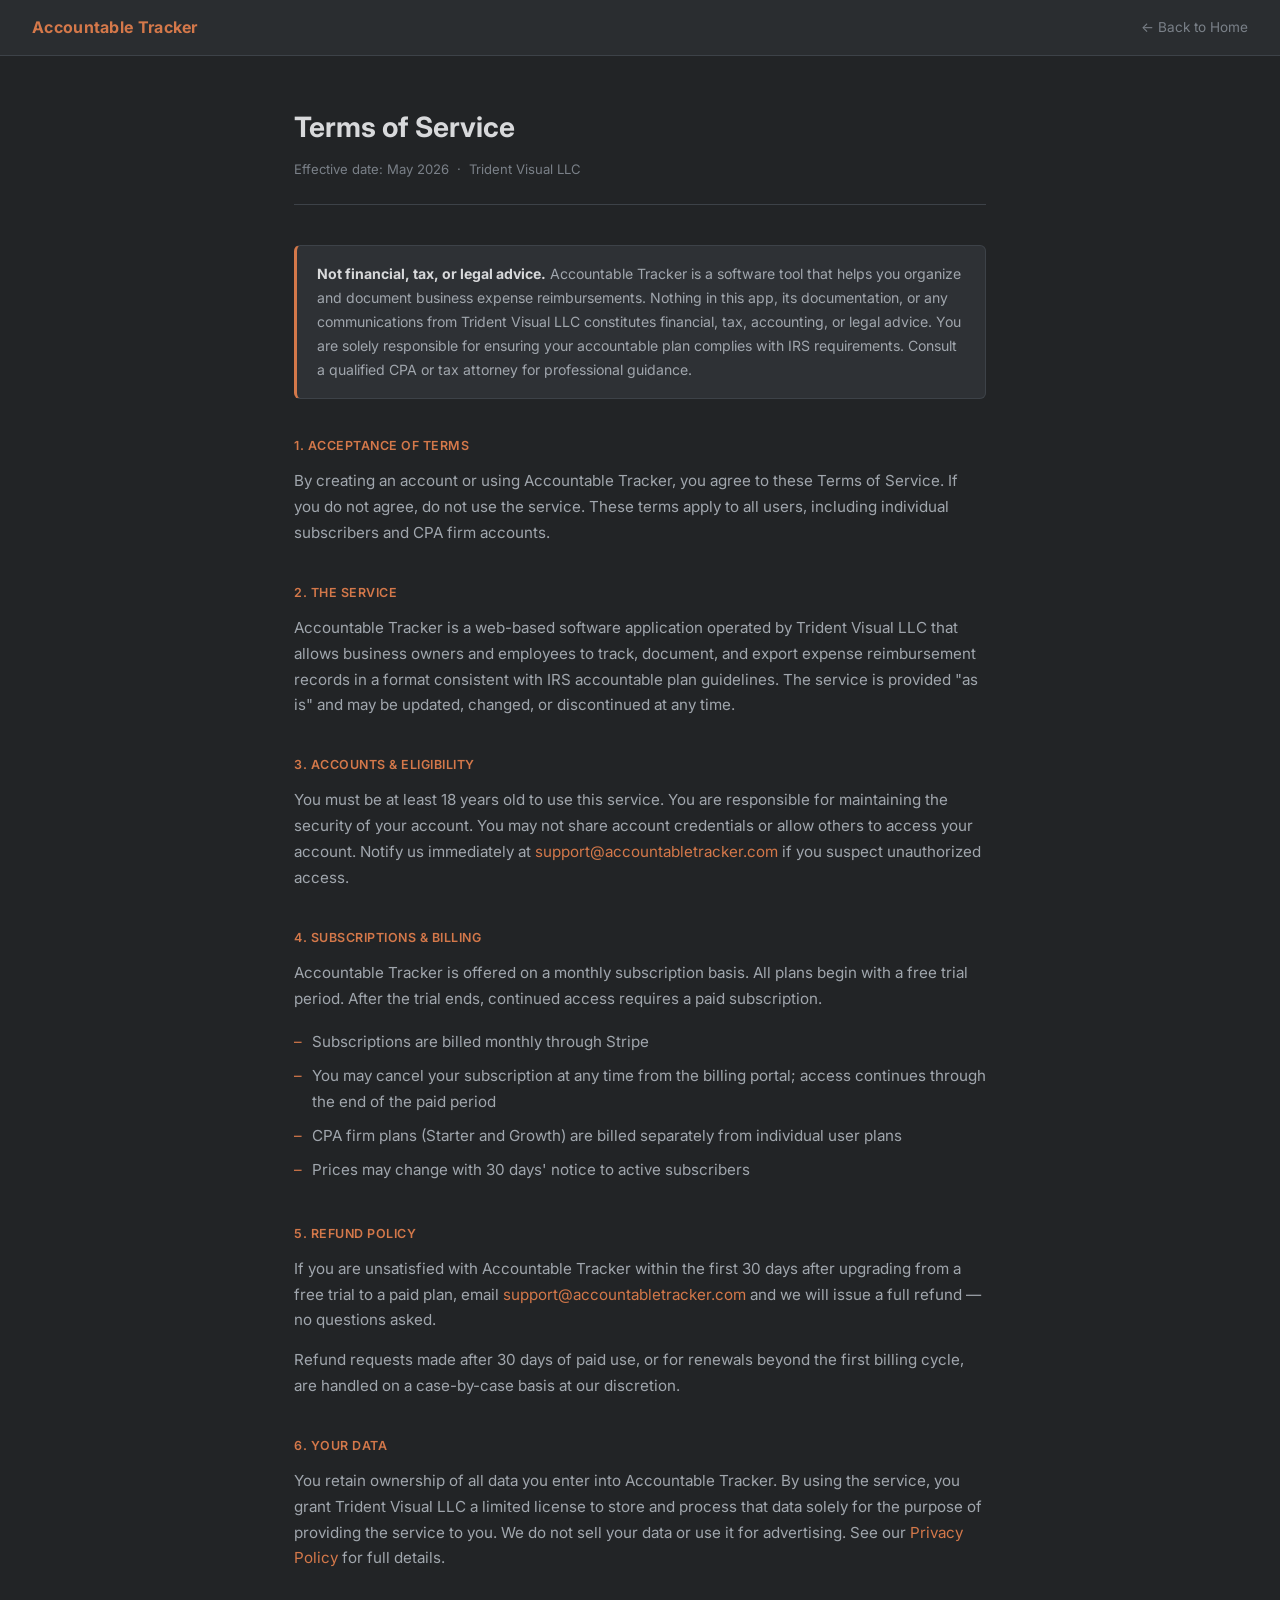
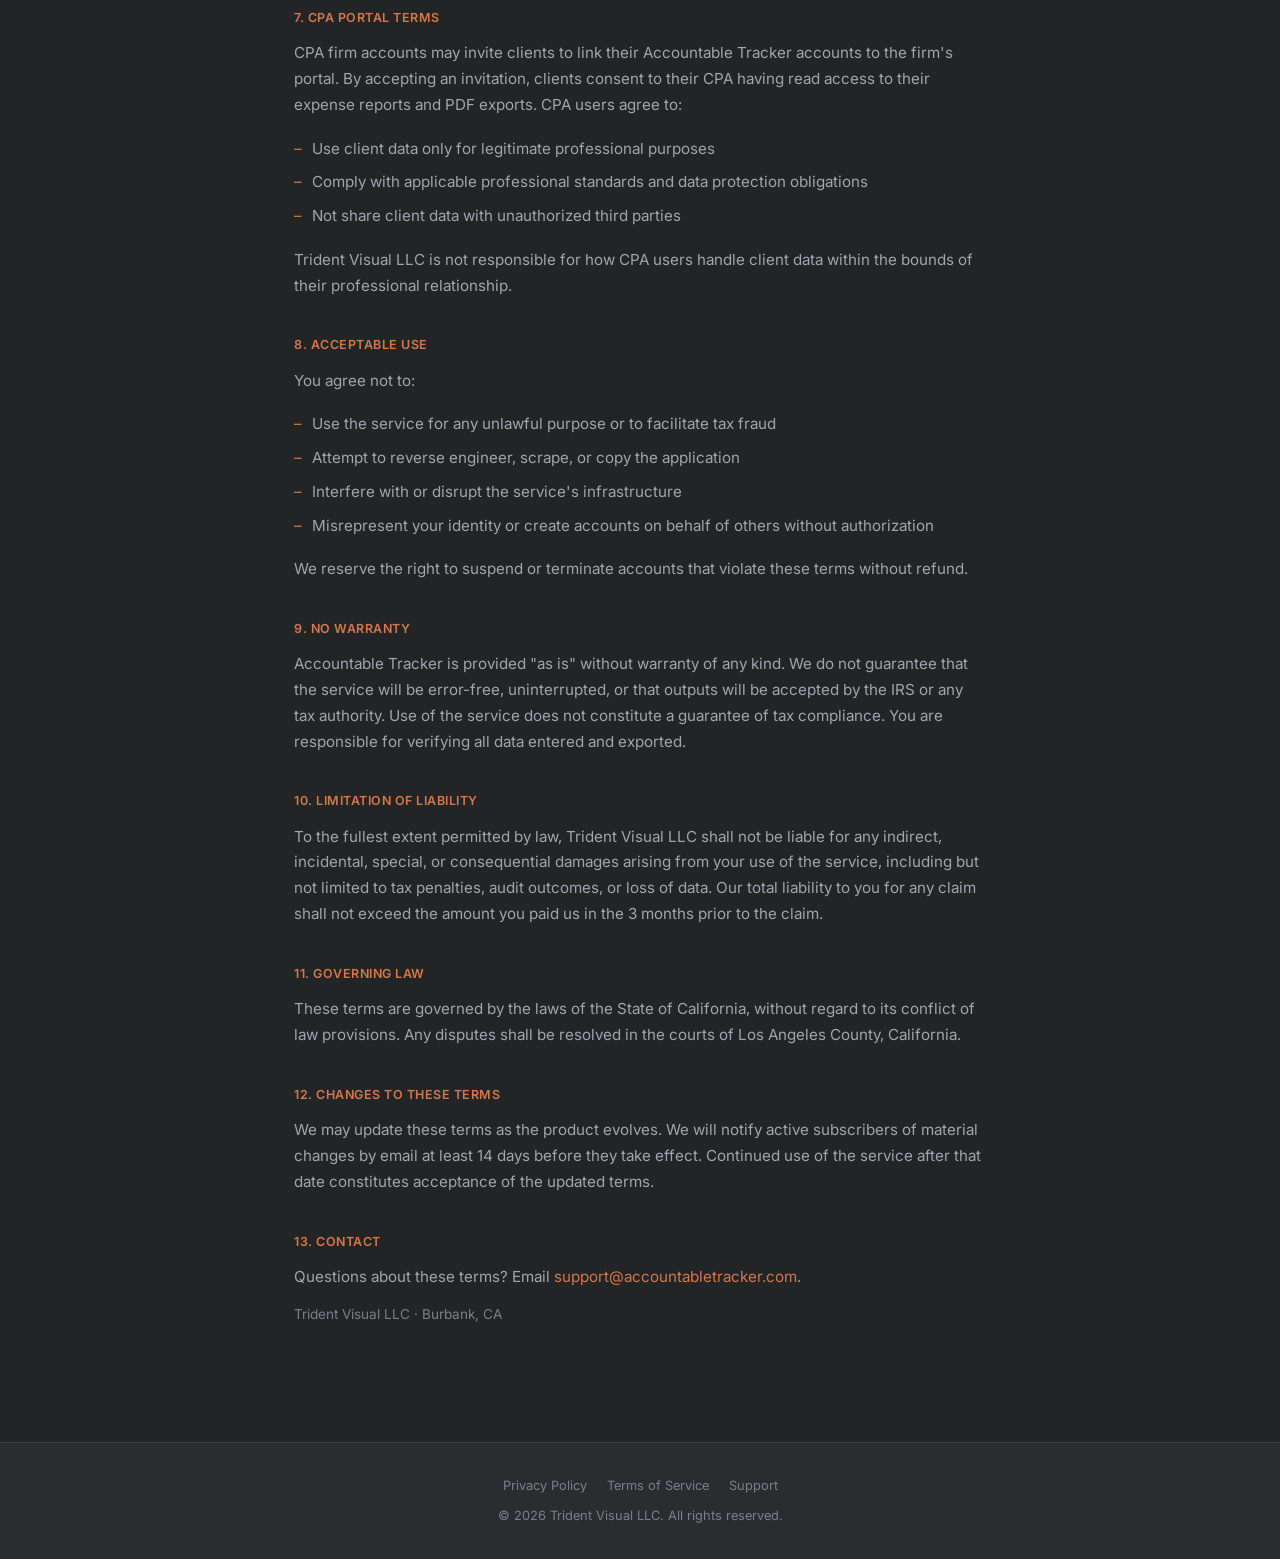
==== terms.html @ a3280e51 "Add files via upload" ====
<!DOCTYPE html>
<html lang="en">
<head>
  <meta charset="UTF-8" />
  <meta name="viewport" content="width=device-width, initial-scale=1.0" />
  <title>Terms of Service — Accountable Tracker</title>
  <link rel="preconnect" href="https://fonts.googleapis.com" />
  <link rel="preconnect" href="https://fonts.gstatic.com" crossorigin />
  <link href="https://fonts.googleapis.com/css2?family=Inter:wght@300;400;500;600;700&display=swap" rel="stylesheet" />
  <style>
    *, *::before, *::after { box-sizing: border-box; margin: 0; padding: 0; }

    :root {
      --bg-primary:   #222426;
      --bg-secondary: #2a2d30;
      --bg-card:      #2e3135;
      --accent:       #d4784a;
      --accent-hover: #bf6a3e;
      --text-primary: #d8d9db;
      --text-muted:   #7a8088;
      --text-label:   #a0a6ad;
      --border:       #3d4248;
    }

    body {
      font-family: 'Inter', -apple-system, BlinkMacSystemFont, 'Helvetica Neue', Arial, sans-serif;
      background: var(--bg-primary);
      color: var(--text-primary);
      font-size: 0.95rem;
      line-height: 1.7;
      -webkit-font-smoothing: antialiased;
    }

    nav {
      background: var(--bg-secondary);
      border-bottom: 1px solid var(--border);
      padding: 0 2rem;
      height: 56px;
      display: flex;
      align-items: center;
      justify-content: space-between;
      position: sticky;
      top: 0;
      z-index: 100;
    }
    .nav-brand {
      font-weight: 700;
      font-size: 1rem;
      color: var(--accent);
      text-decoration: none;
      letter-spacing: 0.3px;
    }
    .nav-back {
      font-size: 0.85rem;
      color: var(--text-muted);
      text-decoration: none;
      transition: color 0.15s;
    }
    .nav-back:hover { color: var(--accent); }

    .page-wrap {
      max-width: 740px;
      margin: 0 auto;
      padding: 3rem 1.5rem 5rem;
    }

    .page-header {
      margin-bottom: 2.5rem;
      padding-bottom: 1.5rem;
      border-bottom: 1px solid var(--border);
    }
    .page-header h1 {
      font-size: 1.75rem;
      font-weight: 700;
      color: var(--text-primary);
      margin-bottom: 0.4rem;
    }
    .page-header .effective {
      font-size: 0.82rem;
      color: var(--text-muted);
    }

    section { margin-bottom: 2.25rem; }

    h2 {
      font-size: 0.78rem;
      font-weight: 600;
      color: var(--accent);
      margin-bottom: 0.75rem;
      text-transform: uppercase;
      letter-spacing: 0.5px;
    }
    p {
      color: var(--text-label);
      margin-bottom: 0.85rem;
    }
    p:last-child { margin-bottom: 0; }
    ul {
      list-style: none;
      padding: 0;
      margin-bottom: 0.85rem;
    }
    ul li {
      color: var(--text-label);
      padding: 0.25rem 0 0.25rem 1.1rem;
      position: relative;
    }
    ul li::before {
      content: '–';
      position: absolute;
      left: 0;
      color: var(--accent);
    }
    a { color: var(--accent); text-decoration: none; }
    a:hover { text-decoration: underline; }

    .disclaimer-box {
      background: var(--bg-card);
      border: 1px solid var(--border);
      border-left: 3px solid var(--accent);
      border-radius: 6px;
      padding: 1rem 1.25rem;
      margin-bottom: 2.25rem;
    }
    .disclaimer-box p { margin: 0; font-size: 0.88rem; }

    footer {
      background: var(--bg-secondary);
      border-top: 1px solid var(--border);
      padding: 2rem 1.5rem;
      text-align: center;
      font-size: 0.8rem;
      color: var(--text-muted);
    }
    footer a { color: var(--text-muted); margin: 0 0.5rem; }
    footer a:hover { color: var(--accent); }
    .footer-links { margin-bottom: 0.5rem; }
  </style>
</head>
<body>

<nav>
  <a class="nav-brand" href="/">Accountable Tracker</a>
  <a class="nav-back" href="/">← Back to Home</a>
</nav>

<div class="page-wrap">

  <div class="page-header">
    <h1>Terms of Service</h1>
    <div class="effective">Effective date: May 2026 &nbsp;·&nbsp; Trident Visual LLC</div>
  </div>

  <div class="disclaimer-box">
    <p><strong style="color: var(--text-primary);">Not financial, tax, or legal advice.</strong> Accountable Tracker is a software tool that helps you organize and document business expense reimbursements. Nothing in this app, its documentation, or any communications from Trident Visual LLC constitutes financial, tax, accounting, or legal advice. You are solely responsible for ensuring your accountable plan complies with IRS requirements. Consult a qualified CPA or tax attorney for professional guidance.</p>
  </div>

  <section>
    <h2>1. Acceptance of Terms</h2>
    <p>By creating an account or using Accountable Tracker, you agree to these Terms of Service. If you do not agree, do not use the service. These terms apply to all users, including individual subscribers and CPA firm accounts.</p>
  </section>

  <section>
    <h2>2. The Service</h2>
    <p>Accountable Tracker is a web-based software application operated by Trident Visual LLC that allows business owners and employees to track, document, and export expense reimbursement records in a format consistent with IRS accountable plan guidelines. The service is provided "as is" and may be updated, changed, or discontinued at any time.</p>
  </section>

  <section>
    <h2>3. Accounts & Eligibility</h2>
    <p>You must be at least 18 years old to use this service. You are responsible for maintaining the security of your account. You may not share account credentials or allow others to access your account. Notify us immediately at <a href="mailto:support@accountabletracker.com">support@accountabletracker.com</a> if you suspect unauthorized access.</p>
  </section>

  <section>
    <h2>4. Subscriptions & Billing</h2>
    <p>Accountable Tracker is offered on a monthly subscription basis. All plans begin with a free trial period. After the trial ends, continued access requires a paid subscription.</p>
    <ul>
      <li>Subscriptions are billed monthly through Stripe</li>
      <li>You may cancel your subscription at any time from the billing portal; access continues through the end of the paid period</li>
      <li>CPA firm plans (Starter and Growth) are billed separately from individual user plans</li>
      <li>Prices may change with 30 days' notice to active subscribers</li>
    </ul>
  </section>

  <section>
    <h2>5. Refund Policy</h2>
    <p>If you are unsatisfied with Accountable Tracker within the first 30 days after upgrading from a free trial to a paid plan, email <a href="mailto:support@accountabletracker.com">support@accountabletracker.com</a> and we will issue a full refund — no questions asked.</p>
    <p>Refund requests made after 30 days of paid use, or for renewals beyond the first billing cycle, are handled on a case-by-case basis at our discretion.</p>
  </section>

  <section>
    <h2>6. Your Data</h2>
    <p>You retain ownership of all data you enter into Accountable Tracker. By using the service, you grant Trident Visual LLC a limited license to store and process that data solely for the purpose of providing the service to you. We do not sell your data or use it for advertising. See our <a href="/privacy.html">Privacy Policy</a> for full details.</p>
  </section>

  <section>
    <h2>7. CPA Portal Terms</h2>
    <p>CPA firm accounts may invite clients to link their Accountable Tracker accounts to the firm's portal. By accepting an invitation, clients consent to their CPA having read access to their expense reports and PDF exports. CPA users agree to:</p>
    <ul>
      <li>Use client data only for legitimate professional purposes</li>
      <li>Comply with applicable professional standards and data protection obligations</li>
      <li>Not share client data with unauthorized third parties</li>
    </ul>
    <p>Trident Visual LLC is not responsible for how CPA users handle client data within the bounds of their professional relationship.</p>
  </section>

  <section>
    <h2>8. Acceptable Use</h2>
    <p>You agree not to:</p>
    <ul>
      <li>Use the service for any unlawful purpose or to facilitate tax fraud</li>
      <li>Attempt to reverse engineer, scrape, or copy the application</li>
      <li>Interfere with or disrupt the service's infrastructure</li>
      <li>Misrepresent your identity or create accounts on behalf of others without authorization</li>
    </ul>
    <p>We reserve the right to suspend or terminate accounts that violate these terms without refund.</p>
  </section>

  <section>
    <h2>9. No Warranty</h2>
    <p>Accountable Tracker is provided "as is" without warranty of any kind. We do not guarantee that the service will be error-free, uninterrupted, or that outputs will be accepted by the IRS or any tax authority. Use of the service does not constitute a guarantee of tax compliance. You are responsible for verifying all data entered and exported.</p>
  </section>

  <section>
    <h2>10. Limitation of Liability</h2>
    <p>To the fullest extent permitted by law, Trident Visual LLC shall not be liable for any indirect, incidental, special, or consequential damages arising from your use of the service, including but not limited to tax penalties, audit outcomes, or loss of data. Our total liability to you for any claim shall not exceed the amount you paid us in the 3 months prior to the claim.</p>
  </section>

  <section>
    <h2>11. Governing Law</h2>
    <p>These terms are governed by the laws of the State of California, without regard to its conflict of law provisions. Any disputes shall be resolved in the courts of Los Angeles County, California.</p>
  </section>

  <section>
    <h2>12. Changes to These Terms</h2>
    <p>We may update these terms as the product evolves. We will notify active subscribers of material changes by email at least 14 days before they take effect. Continued use of the service after that date constitutes acceptance of the updated terms.</p>
  </section>

  <section>
    <h2>13. Contact</h2>
    <p>Questions about these terms? Email <a href="mailto:support@accountabletracker.com">support@accountabletracker.com</a>.</p>
    <p style="color: var(--text-muted); font-size: 0.85rem;">Trident Visual LLC · Burbank, CA</p>
  </section>

</div>

<footer>
  <div class="footer-links">
    <a href="/privacy.html">Privacy Policy</a>
    <a href="/terms.html">Terms of Service</a>
    <a href="mailto:support@accountabletracker.com">Support</a>
  </div>
  <div>© 2026 Trident Visual LLC. All rights reserved.</div>
</footer>

</body>
</html>
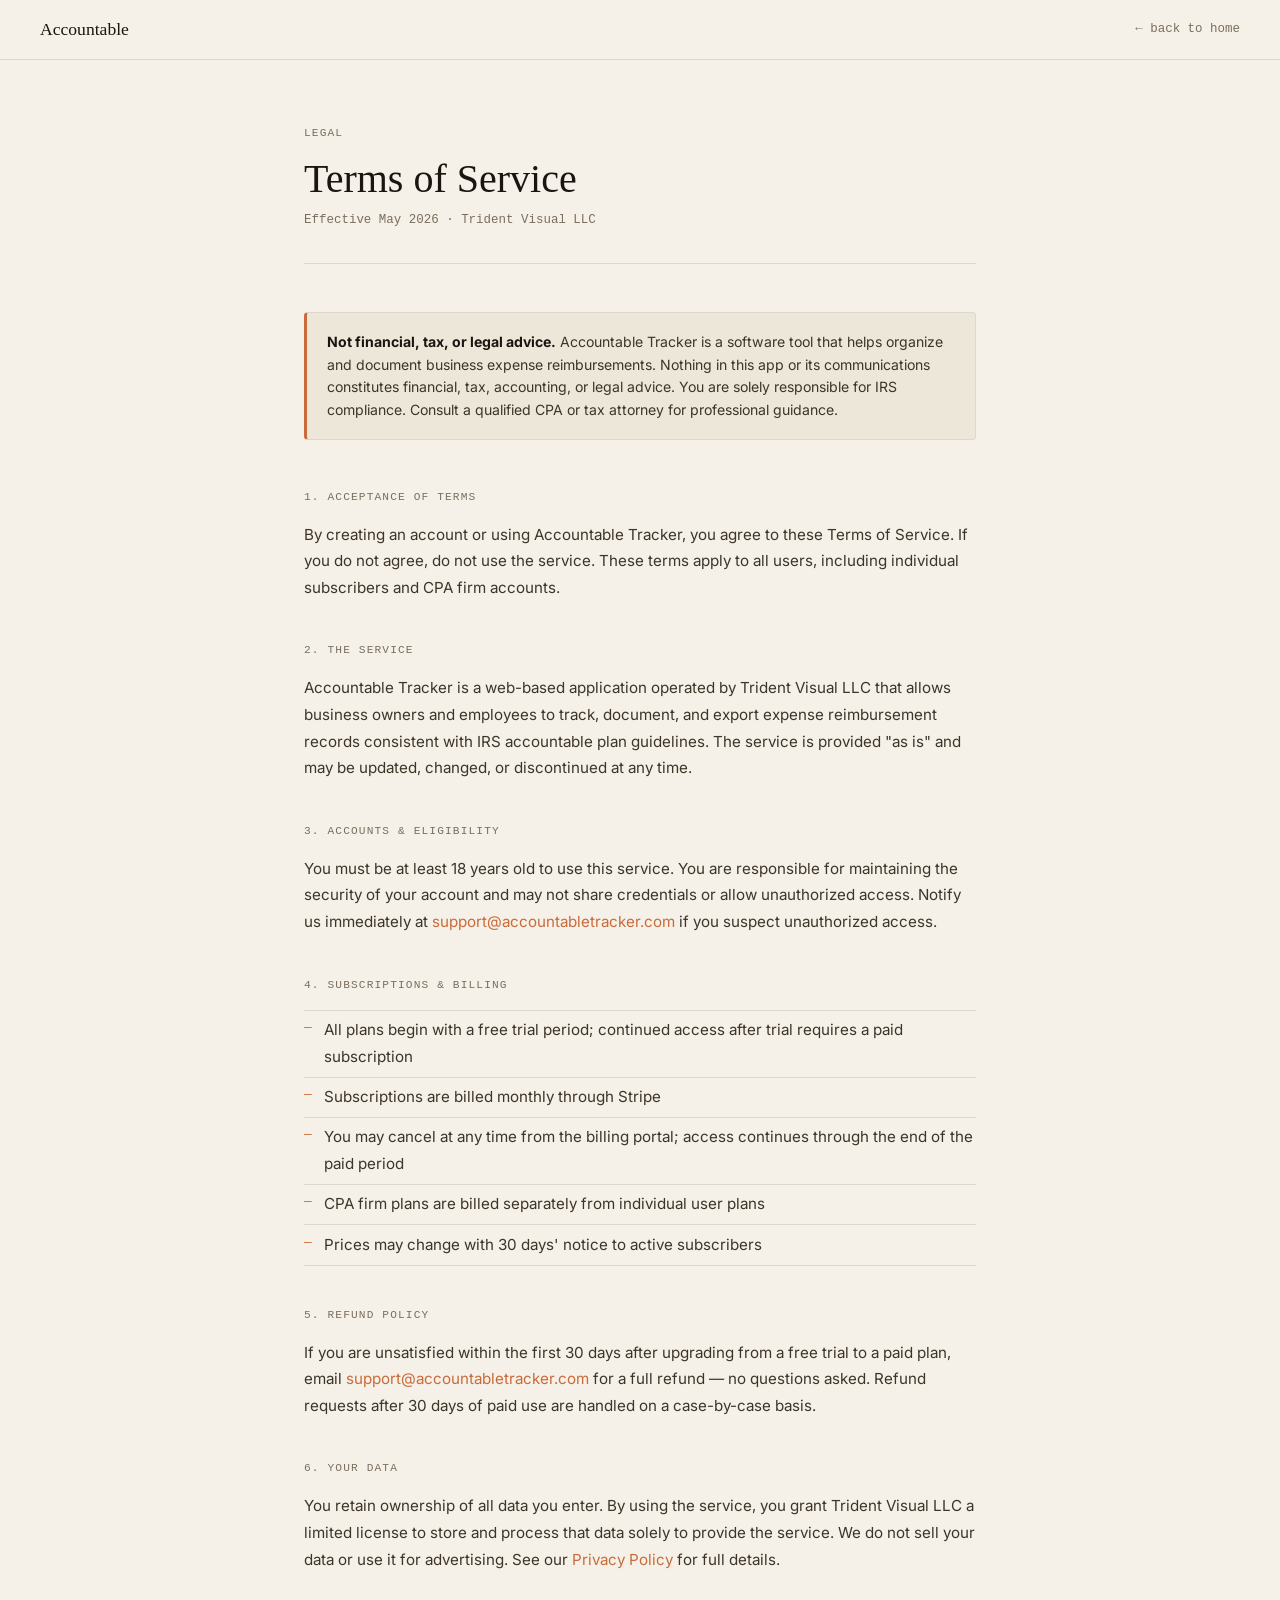
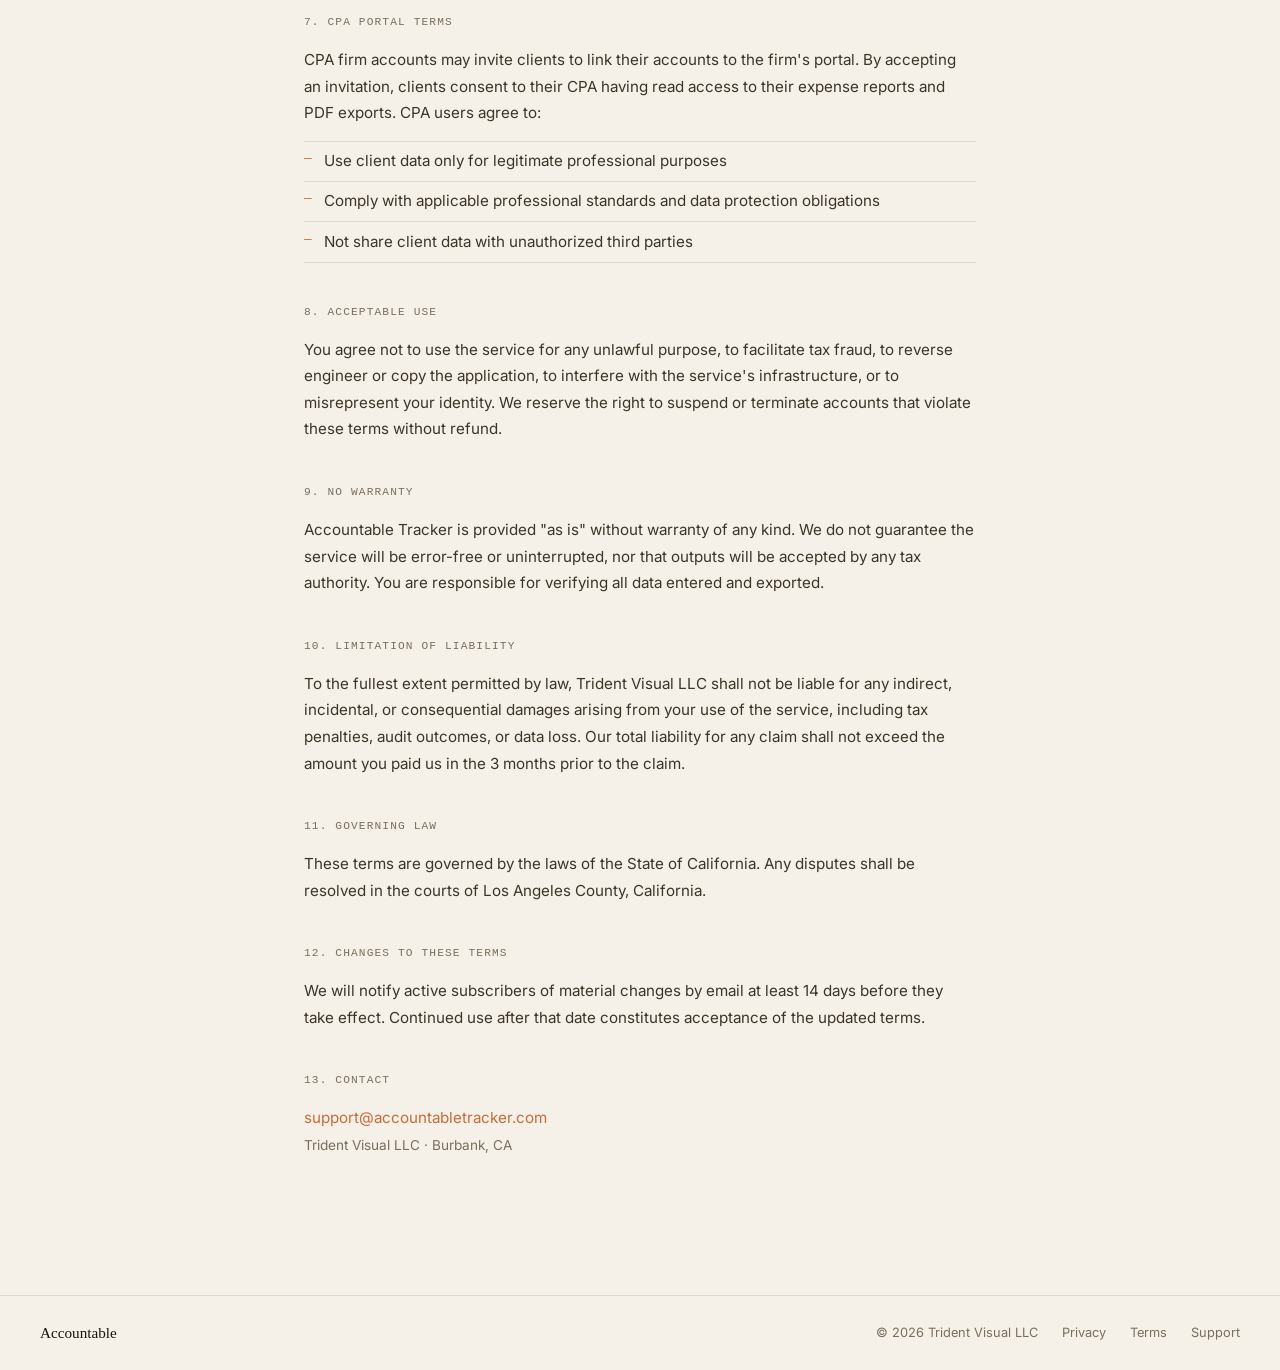
==== commit e148bd65: "Add files via upload" ====
--- a/terms.html
+++ b/terms.html
@@ -4,38 +4,38 @@
   <meta charset="UTF-8" />
   <meta name="viewport" content="width=device-width, initial-scale=1.0" />
   <title>Terms of Service — Accountable Tracker</title>
+  <meta name="description" content="Terms of Service for Accountable Tracker, a product of Trident Visual LLC." />
+  <link rel="icon" type="image/png" href="assets/logo-mark-black.png" />
   <link rel="preconnect" href="https://fonts.googleapis.com" />
   <link rel="preconnect" href="https://fonts.gstatic.com" crossorigin />
-  <link href="https://fonts.googleapis.com/css2?family=Inter:wght@300;400;500;600;700&display=swap" rel="stylesheet" />
+  <link href="https://fonts.googleapis.com/css2?family=Fraunces:ital,opsz,wght@0,9..144,400;0,9..144,500;1,9..144,400&family=Inter:wght@400;500;600&family=JetBrains+Mono:wght@400;500&display=swap" rel="stylesheet" />
   <style>
     *, *::before, *::after { box-sizing: border-box; margin: 0; padding: 0; }
 
     :root {
-      --bg-primary:   #222426;
-      --bg-secondary: #2a2d30;
-      --bg-card:      #2e3135;
-      --accent:       #d4784a;
-      --accent-hover: #bf6a3e;
-      --text-primary: #d8d9db;
-      --text-muted:   #7a8088;
-      --text-label:   #a0a6ad;
-      --border:       #3d4248;
+      --cream:      #f5f0e8;
+      --cream-dark: #ede7d9;
+      --ink:        #1a1510;
+      --ink-mid:    #3d3528;
+      --ink-muted:  #7a6f5e;
+      --accent:     #c96b3a;
+      --border:     #ddd7cc;
     }
 
     body {
-      font-family: 'Inter', -apple-system, BlinkMacSystemFont, 'Helvetica Neue', Arial, sans-serif;
-      background: var(--bg-primary);
-      color: var(--text-primary);
+      font-family: 'Inter', -apple-system, sans-serif;
+      background: var(--cream);
+      color: var(--ink);
       font-size: 0.95rem;
-      line-height: 1.7;
+      line-height: 1.75;
       -webkit-font-smoothing: antialiased;
     }
 
     nav {
-      background: var(--bg-secondary);
+      background: var(--cream);
       border-bottom: 1px solid var(--border);
-      padding: 0 2rem;
-      height: 56px;
+      padding: 0 2.5rem;
+      height: 60px;
       display: flex;
       align-items: center;
       justify-content: space-between;
@@ -44,115 +44,149 @@
       z-index: 100;
     }
     .nav-brand {
-      font-weight: 700;
-      font-size: 1rem;
-      color: var(--accent);
+      font-family: 'Fraunces', Georgia, serif;
+      font-weight: 500;
+      font-size: 1.1rem;
+      color: var(--ink);
       text-decoration: none;
-      letter-spacing: 0.3px;
     }
     .nav-back {
-      font-size: 0.85rem;
-      color: var(--text-muted);
+      font-family: 'JetBrains Mono', monospace;
+      font-size: 0.78rem;
+      color: var(--ink-muted);
       text-decoration: none;
       transition: color 0.15s;
     }
     .nav-back:hover { color: var(--accent); }
 
     .page-wrap {
-      max-width: 740px;
+      max-width: 720px;
       margin: 0 auto;
-      padding: 3rem 1.5rem 5rem;
+      padding: 4rem 1.5rem 6rem;
     }
 
     .page-header {
-      margin-bottom: 2.5rem;
-      padding-bottom: 1.5rem;
+      margin-bottom: 3rem;
+      padding-bottom: 2rem;
       border-bottom: 1px solid var(--border);
     }
-    .page-header h1 {
-      font-size: 1.75rem;
-      font-weight: 700;
-      color: var(--text-primary);
-      margin-bottom: 0.4rem;
-    }
-    .page-header .effective {
-      font-size: 0.82rem;
-      color: var(--text-muted);
-    }
-
-    section { margin-bottom: 2.25rem; }
+    .eyebrow {
+      font-family: 'JetBrains Mono', monospace;
+      font-size: 0.7rem;
+      letter-spacing: 0.1em;
+      text-transform: uppercase;
+      color: var(--ink-muted);
+      margin-bottom: 0.75rem;
+    }
+    h1 {
+      font-family: 'Fraunces', Georgia, serif;
+      font-size: 2.5rem;
+      font-weight: 400;
+      line-height: 1.15;
+      color: var(--ink);
+      margin-bottom: 0.5rem;
+    }
+    .effective {
+      font-family: 'JetBrains Mono', monospace;
+      font-size: 0.78rem;
+      color: var(--ink-muted);
+    }
+
+    .disclaimer-box {
+      background: var(--cream-dark);
+      border: 1px solid var(--border);
+      border-left: 3px solid var(--accent);
+      border-radius: 4px;
+      padding: 1.1rem 1.25rem;
+      margin-bottom: 3rem;
+      font-size: 0.88rem;
+      color: var(--ink-mid);
+      line-height: 1.6;
+    }
+    .disclaimer-box strong { color: var(--ink); }
+
+    section { margin-bottom: 2.5rem; }
 
     h2 {
-      font-size: 0.78rem;
-      font-weight: 600;
-      color: var(--accent);
-      margin-bottom: 0.75rem;
+      font-family: 'JetBrains Mono', monospace;
+      font-size: 0.7rem;
+      font-weight: 500;
+      color: var(--ink-muted);
       text-transform: uppercase;
-      letter-spacing: 0.5px;
-    }
-    p {
-      color: var(--text-label);
-      margin-bottom: 0.85rem;
-    }
+      letter-spacing: 0.1em;
+      margin-bottom: 0.9rem;
+    }
+    p { color: var(--ink-mid); margin-bottom: 0.85rem; }
     p:last-child { margin-bottom: 0; }
-    ul {
-      list-style: none;
-      padding: 0;
-      margin-bottom: 0.85rem;
-    }
+
+    ul { list-style: none; padding: 0; margin-bottom: 0.85rem; }
     ul li {
-      color: var(--text-label);
-      padding: 0.25rem 0 0.25rem 1.1rem;
+      color: var(--ink-mid);
+      padding: 0.4rem 0 0.4rem 1.25rem;
       position: relative;
-    }
+      border-bottom: 1px solid var(--border);
+    }
+    ul li:first-child { border-top: 1px solid var(--border); }
     ul li::before {
-      content: '–';
+      content: '—';
       position: absolute;
       left: 0;
       color: var(--accent);
-    }
+      font-size: 0.8rem;
+      font-family: 'JetBrains Mono', monospace;
+    }
+    ul li strong { color: var(--ink); }
+
     a { color: var(--accent); text-decoration: none; }
     a:hover { text-decoration: underline; }
 
-    .disclaimer-box {
-      background: var(--bg-card);
-      border: 1px solid var(--border);
-      border-left: 3px solid var(--accent);
-      border-radius: 6px;
-      padding: 1rem 1.25rem;
-      margin-bottom: 2.25rem;
-    }
-    .disclaimer-box p { margin: 0; font-size: 0.88rem; }
-
     footer {
-      background: var(--bg-secondary);
+      background: var(--cream);
       border-top: 1px solid var(--border);
-      padding: 2rem 1.5rem;
-      text-align: center;
+      padding: 1.5rem 2.5rem;
+      display: flex;
+      align-items: center;
+      justify-content: space-between;
+      flex-wrap: wrap;
+      gap: 0.75rem;
       font-size: 0.8rem;
-      color: var(--text-muted);
-    }
-    footer a { color: var(--text-muted); margin: 0 0.5rem; }
-    footer a:hover { color: var(--accent); }
-    .footer-links { margin-bottom: 0.5rem; }
+      color: var(--ink-muted);
+    }
+    .footer-brand {
+      font-family: 'Fraunces', Georgia, serif;
+      font-size: 0.95rem;
+      color: var(--ink);
+      text-decoration: none;
+    }
+    .footer-links { display: flex; gap: 1.5rem; align-items: center; }
+    .footer-links a { color: var(--ink-muted); text-decoration: none; }
+    .footer-links a:hover { color: var(--accent); }
+
+    @media (max-width: 600px) {
+      nav { padding: 0 1.25rem; }
+      .page-wrap { padding: 2.5rem 1.25rem 4rem; }
+      h1 { font-size: 1.9rem; }
+      footer { padding: 1.25rem; flex-direction: column; align-items: flex-start; }
+    }
   </style>
 </head>
 <body>
 
 <nav>
-  <a class="nav-brand" href="/">Accountable Tracker</a>
-  <a class="nav-back" href="/">← Back to Home</a>
+  <a class="nav-brand" href="/">Accountable</a>
+  <a class="nav-back" href="/">← back to home</a>
 </nav>
 
 <div class="page-wrap">
 
   <div class="page-header">
+    <div class="eyebrow">Legal</div>
     <h1>Terms of Service</h1>
-    <div class="effective">Effective date: May 2026 &nbsp;·&nbsp; Trident Visual LLC</div>
+    <div class="effective">Effective May 2026 · Trident Visual LLC</div>
   </div>
 
   <div class="disclaimer-box">
-    <p><strong style="color: var(--text-primary);">Not financial, tax, or legal advice.</strong> Accountable Tracker is a software tool that helps you organize and document business expense reimbursements. Nothing in this app, its documentation, or any communications from Trident Visual LLC constitutes financial, tax, accounting, or legal advice. You are solely responsible for ensuring your accountable plan complies with IRS requirements. Consult a qualified CPA or tax attorney for professional guidance.</p>
+    <strong>Not financial, tax, or legal advice.</strong> Accountable Tracker is a software tool that helps organize and document business expense reimbursements. Nothing in this app or its communications constitutes financial, tax, accounting, or legal advice. You are solely responsible for IRS compliance. Consult a qualified CPA or tax attorney for professional guidance.
   </div>
 
   <section>
@@ -162,94 +196,86 @@
 
   <section>
     <h2>2. The Service</h2>
-    <p>Accountable Tracker is a web-based software application operated by Trident Visual LLC that allows business owners and employees to track, document, and export expense reimbursement records in a format consistent with IRS accountable plan guidelines. The service is provided "as is" and may be updated, changed, or discontinued at any time.</p>
+    <p>Accountable Tracker is a web-based application operated by Trident Visual LLC that allows business owners and employees to track, document, and export expense reimbursement records consistent with IRS accountable plan guidelines. The service is provided "as is" and may be updated, changed, or discontinued at any time.</p>
   </section>
 
   <section>
     <h2>3. Accounts & Eligibility</h2>
-    <p>You must be at least 18 years old to use this service. You are responsible for maintaining the security of your account. You may not share account credentials or allow others to access your account. Notify us immediately at <a href="mailto:support@accountabletracker.com">support@accountabletracker.com</a> if you suspect unauthorized access.</p>
+    <p>You must be at least 18 years old to use this service. You are responsible for maintaining the security of your account and may not share credentials or allow unauthorized access. Notify us immediately at <a href="mailto:support@accountabletracker.com">support@accountabletracker.com</a> if you suspect unauthorized access.</p>
   </section>
 
   <section>
     <h2>4. Subscriptions & Billing</h2>
-    <p>Accountable Tracker is offered on a monthly subscription basis. All plans begin with a free trial period. After the trial ends, continued access requires a paid subscription.</p>
     <ul>
+      <li>All plans begin with a free trial period; continued access after trial requires a paid subscription</li>
       <li>Subscriptions are billed monthly through Stripe</li>
-      <li>You may cancel your subscription at any time from the billing portal; access continues through the end of the paid period</li>
-      <li>CPA firm plans (Starter and Growth) are billed separately from individual user plans</li>
+      <li>You may cancel at any time from the billing portal; access continues through the end of the paid period</li>
+      <li>CPA firm plans are billed separately from individual user plans</li>
       <li>Prices may change with 30 days' notice to active subscribers</li>
     </ul>
   </section>
 
   <section>
     <h2>5. Refund Policy</h2>
-    <p>If you are unsatisfied with Accountable Tracker within the first 30 days after upgrading from a free trial to a paid plan, email <a href="mailto:support@accountabletracker.com">support@accountabletracker.com</a> and we will issue a full refund — no questions asked.</p>
-    <p>Refund requests made after 30 days of paid use, or for renewals beyond the first billing cycle, are handled on a case-by-case basis at our discretion.</p>
+    <p>If you are unsatisfied within the first 30 days after upgrading from a free trial to a paid plan, email <a href="mailto:support@accountabletracker.com">support@accountabletracker.com</a> for a full refund — no questions asked. Refund requests after 30 days of paid use are handled on a case-by-case basis.</p>
   </section>
 
   <section>
     <h2>6. Your Data</h2>
-    <p>You retain ownership of all data you enter into Accountable Tracker. By using the service, you grant Trident Visual LLC a limited license to store and process that data solely for the purpose of providing the service to you. We do not sell your data or use it for advertising. See our <a href="/privacy.html">Privacy Policy</a> for full details.</p>
+    <p>You retain ownership of all data you enter. By using the service, you grant Trident Visual LLC a limited license to store and process that data solely to provide the service. We do not sell your data or use it for advertising. See our <a href="/privacy.html">Privacy Policy</a> for full details.</p>
   </section>
 
   <section>
     <h2>7. CPA Portal Terms</h2>
-    <p>CPA firm accounts may invite clients to link their Accountable Tracker accounts to the firm's portal. By accepting an invitation, clients consent to their CPA having read access to their expense reports and PDF exports. CPA users agree to:</p>
+    <p>CPA firm accounts may invite clients to link their accounts to the firm's portal. By accepting an invitation, clients consent to their CPA having read access to their expense reports and PDF exports. CPA users agree to:</p>
     <ul>
       <li>Use client data only for legitimate professional purposes</li>
       <li>Comply with applicable professional standards and data protection obligations</li>
       <li>Not share client data with unauthorized third parties</li>
     </ul>
-    <p>Trident Visual LLC is not responsible for how CPA users handle client data within the bounds of their professional relationship.</p>
   </section>
 
   <section>
     <h2>8. Acceptable Use</h2>
-    <p>You agree not to:</p>
-    <ul>
-      <li>Use the service for any unlawful purpose or to facilitate tax fraud</li>
-      <li>Attempt to reverse engineer, scrape, or copy the application</li>
-      <li>Interfere with or disrupt the service's infrastructure</li>
-      <li>Misrepresent your identity or create accounts on behalf of others without authorization</li>
-    </ul>
-    <p>We reserve the right to suspend or terminate accounts that violate these terms without refund.</p>
+    <p>You agree not to use the service for any unlawful purpose, to facilitate tax fraud, to reverse engineer or copy the application, to interfere with the service's infrastructure, or to misrepresent your identity. We reserve the right to suspend or terminate accounts that violate these terms without refund.</p>
   </section>
 
   <section>
     <h2>9. No Warranty</h2>
-    <p>Accountable Tracker is provided "as is" without warranty of any kind. We do not guarantee that the service will be error-free, uninterrupted, or that outputs will be accepted by the IRS or any tax authority. Use of the service does not constitute a guarantee of tax compliance. You are responsible for verifying all data entered and exported.</p>
+    <p>Accountable Tracker is provided "as is" without warranty of any kind. We do not guarantee the service will be error-free or uninterrupted, nor that outputs will be accepted by any tax authority. You are responsible for verifying all data entered and exported.</p>
   </section>
 
   <section>
     <h2>10. Limitation of Liability</h2>
-    <p>To the fullest extent permitted by law, Trident Visual LLC shall not be liable for any indirect, incidental, special, or consequential damages arising from your use of the service, including but not limited to tax penalties, audit outcomes, or loss of data. Our total liability to you for any claim shall not exceed the amount you paid us in the 3 months prior to the claim.</p>
+    <p>To the fullest extent permitted by law, Trident Visual LLC shall not be liable for any indirect, incidental, or consequential damages arising from your use of the service, including tax penalties, audit outcomes, or data loss. Our total liability for any claim shall not exceed the amount you paid us in the 3 months prior to the claim.</p>
   </section>
 
   <section>
     <h2>11. Governing Law</h2>
-    <p>These terms are governed by the laws of the State of California, without regard to its conflict of law provisions. Any disputes shall be resolved in the courts of Los Angeles County, California.</p>
+    <p>These terms are governed by the laws of the State of California. Any disputes shall be resolved in the courts of Los Angeles County, California.</p>
   </section>
 
   <section>
     <h2>12. Changes to These Terms</h2>
-    <p>We may update these terms as the product evolves. We will notify active subscribers of material changes by email at least 14 days before they take effect. Continued use of the service after that date constitutes acceptance of the updated terms.</p>
+    <p>We will notify active subscribers of material changes by email at least 14 days before they take effect. Continued use after that date constitutes acceptance of the updated terms.</p>
   </section>
 
   <section>
     <h2>13. Contact</h2>
-    <p>Questions about these terms? Email <a href="mailto:support@accountabletracker.com">support@accountabletracker.com</a>.</p>
-    <p style="color: var(--text-muted); font-size: 0.85rem;">Trident Visual LLC · Burbank, CA</p>
+    <p><a href="mailto:support@accountabletracker.com">support@accountabletracker.com</a><br>
+    <span style="color: var(--ink-muted); font-size: 0.85rem;">Trident Visual LLC · Burbank, CA</span></p>
   </section>
 
 </div>
 
 <footer>
+  <a class="footer-brand" href="/">Accountable</a>
   <div class="footer-links">
-    <a href="/privacy.html">Privacy Policy</a>
-    <a href="/terms.html">Terms of Service</a>
+    <span>© 2026 Trident Visual LLC</span>
+    <a href="/privacy.html">Privacy</a>
+    <a href="/terms.html">Terms</a>
     <a href="mailto:support@accountabletracker.com">Support</a>
   </div>
-  <div>© 2026 Trident Visual LLC. All rights reserved.</div>
 </footer>
 
 </body>
